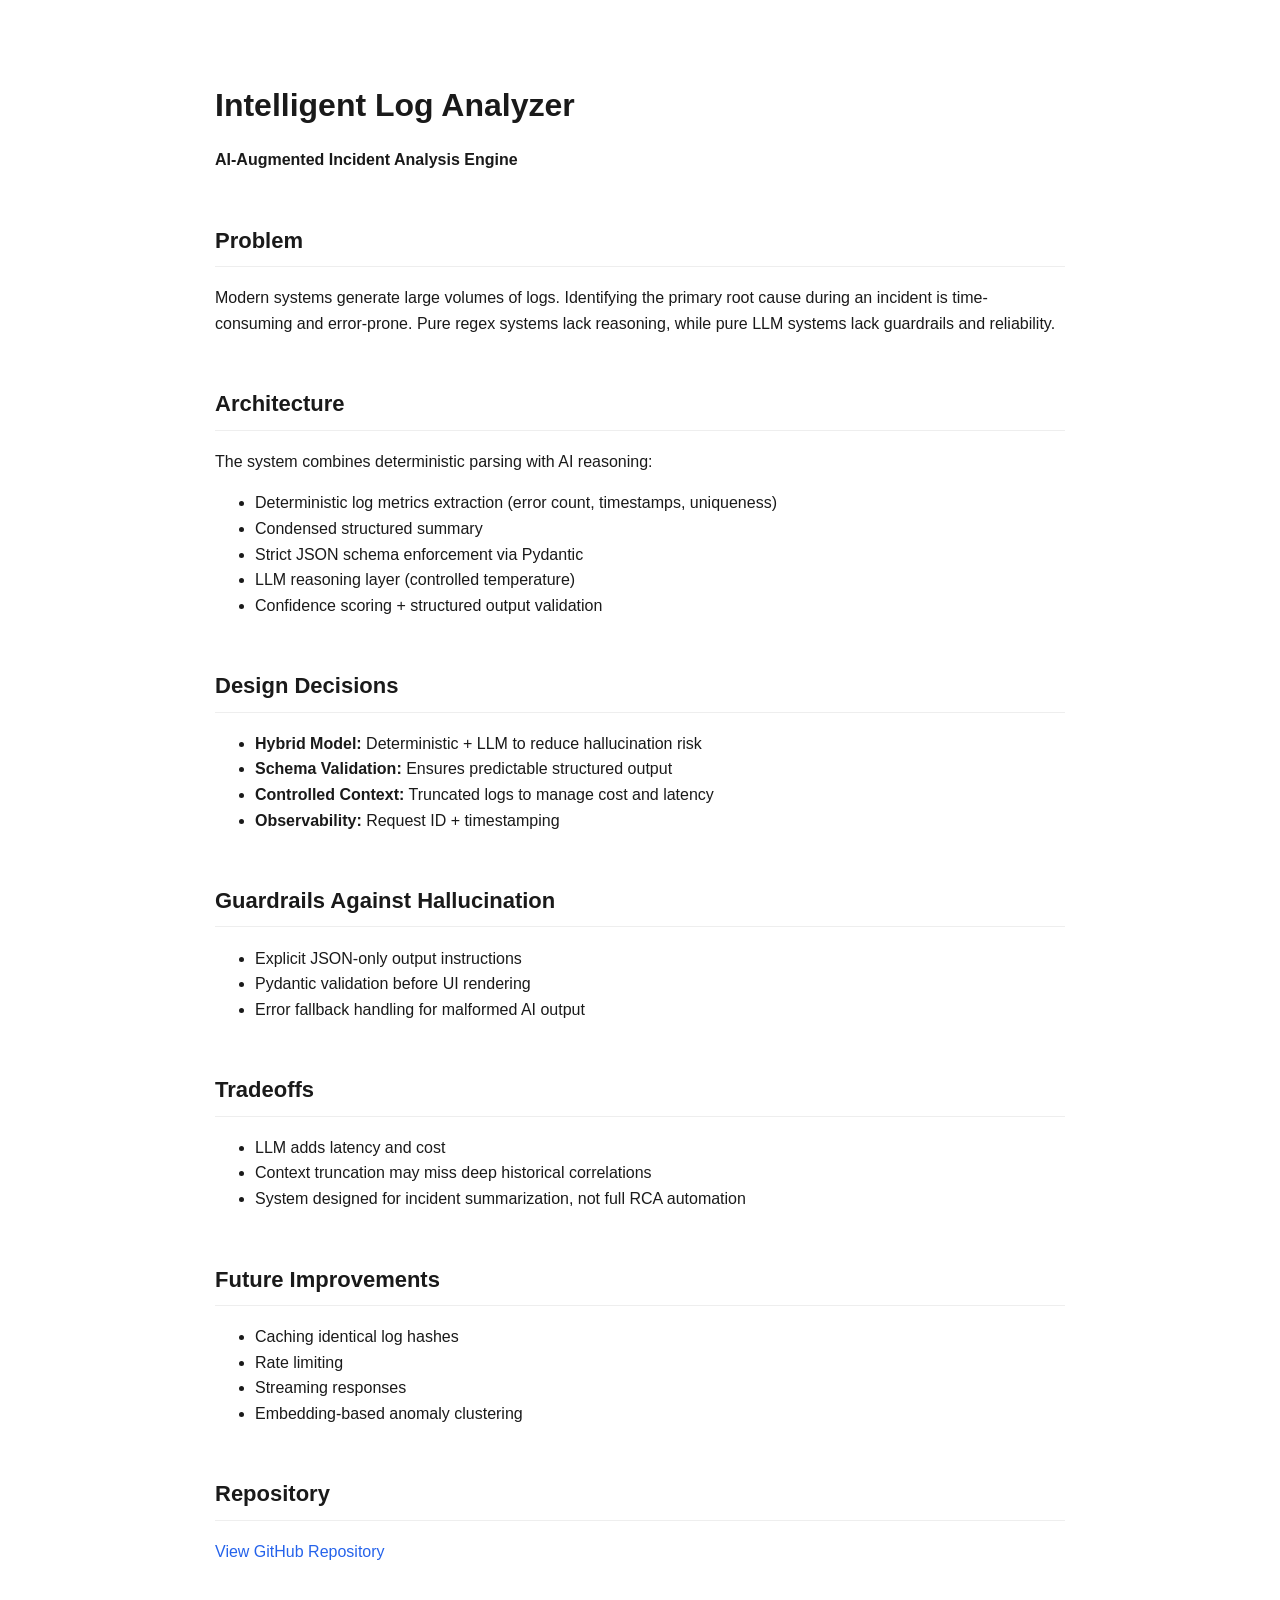
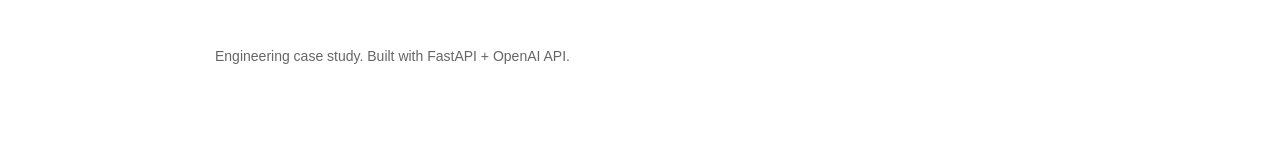
==== projects/intelligent-log-analyzer.html @ 0fdd215d "Add files via upload" ====
<!DOCTYPE html>
<html>
<head>
    <title>Intelligent Log Analyzer - Case Study</title>
    <link rel="stylesheet" href="../style.css">
</head>
<body>
<div class="container">

<h1>Intelligent Log Analyzer</h1>
<p><strong>AI-Augmented Incident Analysis Engine</strong></p>

<h2>Problem</h2>
<p>
Modern systems generate large volumes of logs. Identifying the primary root cause during
an incident is time-consuming and error-prone. Pure regex systems lack reasoning,
while pure LLM systems lack guardrails and reliability.
</p>

<h2>Architecture</h2>
<p>
The system combines deterministic parsing with AI reasoning:
</p>
<ul>
<li>Deterministic log metrics extraction (error count, timestamps, uniqueness)</li>
<li>Condensed structured summary</li>
<li>Strict JSON schema enforcement via Pydantic</li>
<li>LLM reasoning layer (controlled temperature)</li>
<li>Confidence scoring + structured output validation</li>
</ul>

<h2>Design Decisions</h2>
<ul>
<li><strong>Hybrid Model:</strong> Deterministic + LLM to reduce hallucination risk</li>
<li><strong>Schema Validation:</strong> Ensures predictable structured output</li>
<li><strong>Controlled Context:</strong> Truncated logs to manage cost and latency</li>
<li><strong>Observability:</strong> Request ID + timestamping</li>
</ul>

<h2>Guardrails Against Hallucination</h2>
<ul>
<li>Explicit JSON-only output instructions</li>
<li>Pydantic validation before UI rendering</li>
<li>Error fallback handling for malformed AI output</li>
</ul>

<h2>Tradeoffs</h2>
<ul>
<li>LLM adds latency and cost</li>
<li>Context truncation may miss deep historical correlations</li>
<li>System designed for incident summarization, not full RCA automation</li>
</ul>

<h2>Future Improvements</h2>
<ul>
<li>Caching identical log hashes</li>
<li>Rate limiting</li>
<li>Streaming responses</li>
<li>Embedding-based anomaly clustering</li>
</ul>

<h2>Repository</h2>
<p>
<a href="#">View GitHub Repository</a>
</p>

<div class="footer">
    Engineering case study. Built with FastAPI + OpenAI API.
</div>

</div>
</body>
</html>
---- style.css ----
body {
    font-family: -apple-system, BlinkMacSystemFont, 'Segoe UI', Roboto, sans-serif;
    margin: 0;
    padding: 0;
    background: #ffffff;
    color: #1a1a1a;
    line-height: 1.6;
}

.container {
    max-width: 850px;
    margin: 80px auto;
    padding: 0 20px;
}

h1 {
    font-size: 32px;
    margin-bottom: 10px;
}

h2 {
    margin-top: 50px;
    font-size: 22px;
    border-bottom: 1px solid #eee;
    padding-bottom: 8px;
}

a {
    color: #2563eb;
    text-decoration: none;
}

a:hover {
    text-decoration: underline;
}

.project-link {
    margin-top: 20px;
    padding: 15px;
    border: 1px solid #eee;
    border-radius: 8px;
}

.footer {
    margin-top: 80px;
    font-size: 14px;
    color: #666;
}
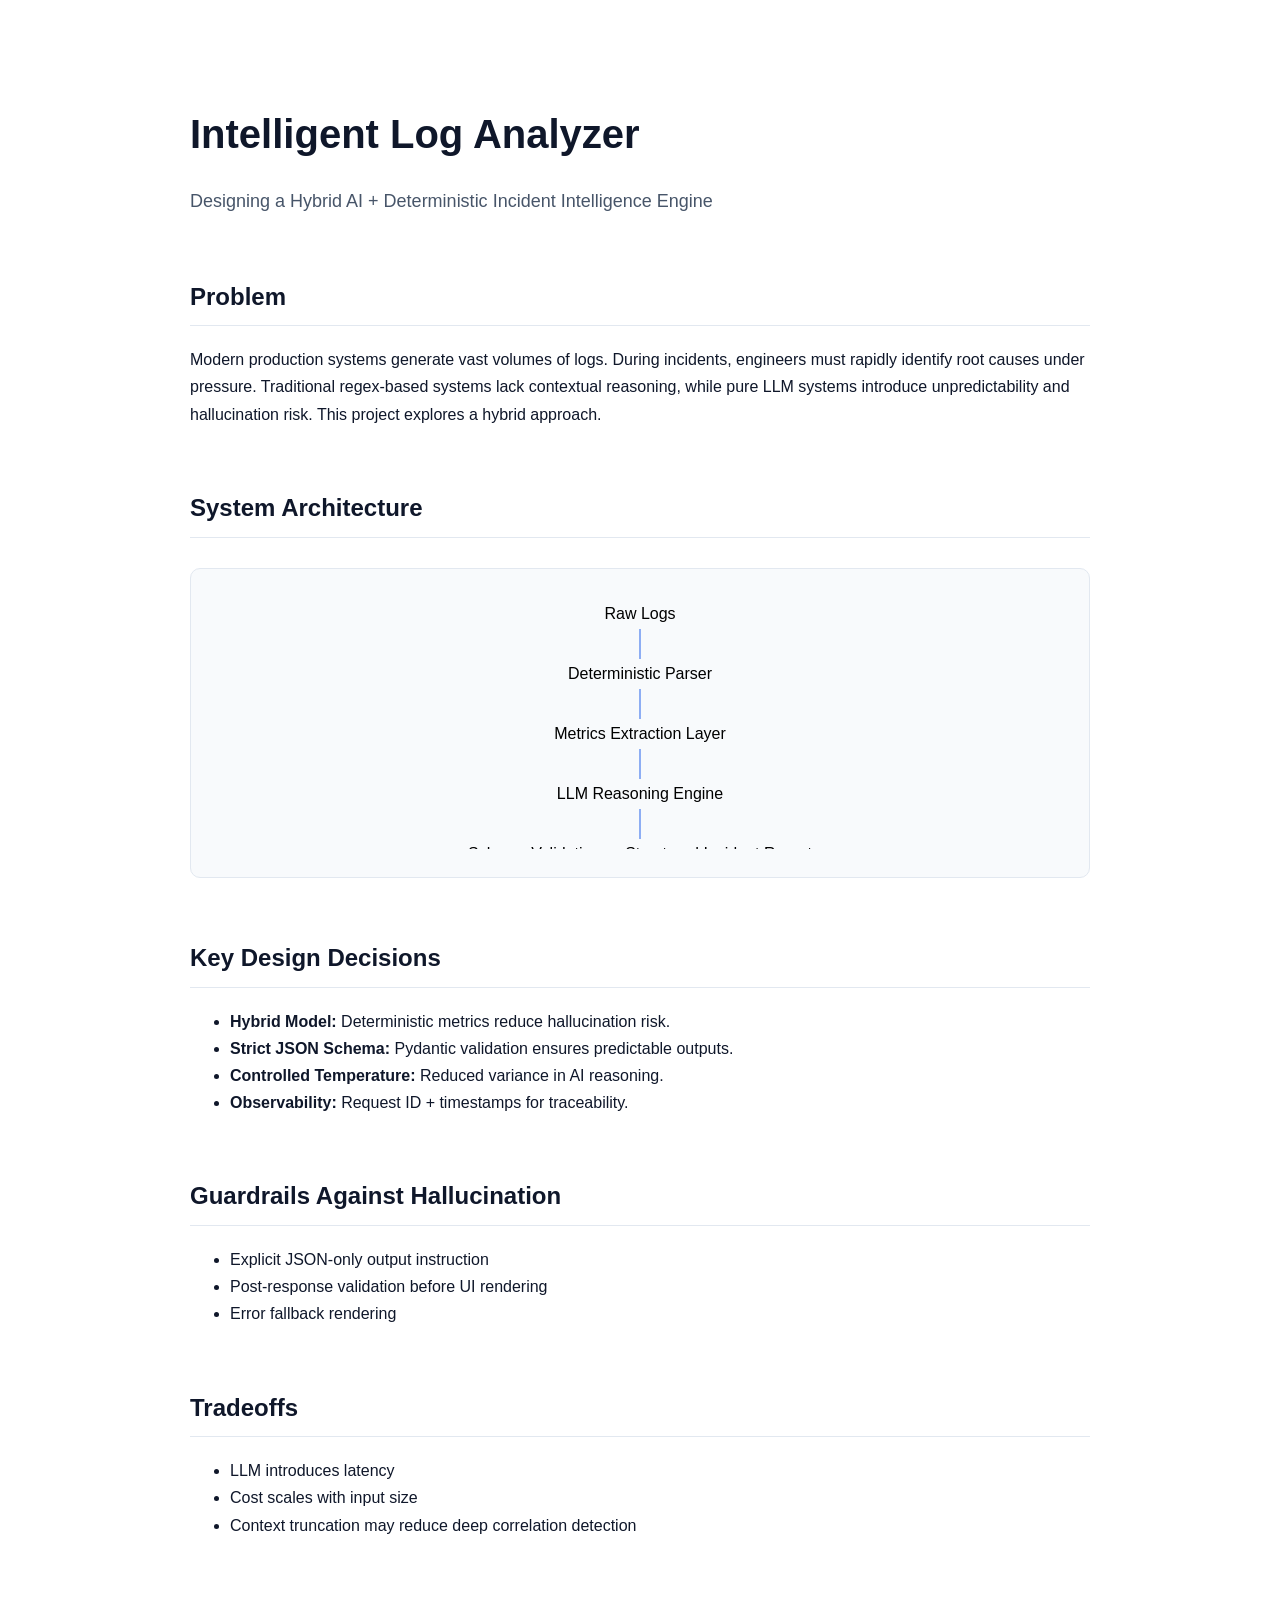
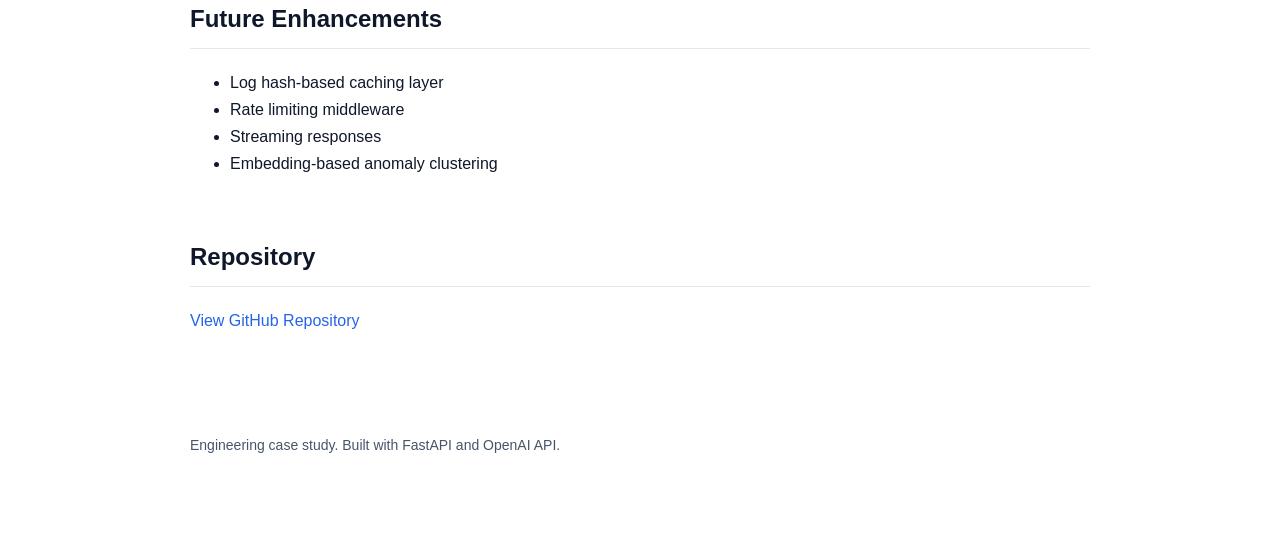
==== commit 8d409f75: "Add files via upload" ====
--- a/projects/intelligent-log-analyzer.html
+++ b/projects/intelligent-log-analyzer.html
@@ -8,54 +8,60 @@
 <body>
 <div class="container">
 
-<h1>Intelligent Log Analyzer</h1>
-<p><strong>AI-Augmented Incident Analysis Engine</strong></p>
+<div class="hero">
+    <h1>Intelligent Log Analyzer</h1>
+    <p>Designing a Hybrid AI + Deterministic Incident Intelligence Engine</p>
+</div>
 
 <h2>Problem</h2>
 <p>
-Modern systems generate large volumes of logs. Identifying the primary root cause during
-an incident is time-consuming and error-prone. Pure regex systems lack reasoning,
-while pure LLM systems lack guardrails and reliability.
+Modern production systems generate vast volumes of logs. During incidents, engineers must rapidly identify root causes under pressure.
+Traditional regex-based systems lack contextual reasoning, while pure LLM systems introduce unpredictability and hallucination risk.
+This project explores a hybrid approach.
 </p>
 
-<h2>Architecture</h2>
-<p>
-The system combines deterministic parsing with AI reasoning:
-</p>
+<h2>System Architecture</h2>
+
+<div class="diagram">
+<svg width="100%" height="260">
+  <text x="50%" y="30" text-anchor="middle" font-size="16">Raw Logs</text>
+  <line x1="50%" y1="40" x2="50%" y2="70" stroke="#2563eb"/>
+  <text x="50%" y="90" text-anchor="middle" font-size="16">Deterministic Parser</text>
+  <line x1="50%" y1="100" x2="50%" y2="130" stroke="#2563eb"/>
+  <text x="50%" y="150" text-anchor="middle" font-size="16">Metrics Extraction Layer</text>
+  <line x1="50%" y1="160" x2="50%" y2="190" stroke="#2563eb"/>
+  <text x="50%" y="210" text-anchor="middle" font-size="16">LLM Reasoning Engine</text>
+  <line x1="50%" y1="220" x2="50%" y2="250" stroke="#2563eb"/>
+  <text x="50%" y="270" text-anchor="middle" font-size="16">Schema Validation → Structured Incident Report</text>
+</svg>
+</div>
+
+<h2>Key Design Decisions</h2>
 <ul>
-<li>Deterministic log metrics extraction (error count, timestamps, uniqueness)</li>
-<li>Condensed structured summary</li>
-<li>Strict JSON schema enforcement via Pydantic</li>
-<li>LLM reasoning layer (controlled temperature)</li>
-<li>Confidence scoring + structured output validation</li>
-</ul>
-
-<h2>Design Decisions</h2>
-<ul>
-<li><strong>Hybrid Model:</strong> Deterministic + LLM to reduce hallucination risk</li>
-<li><strong>Schema Validation:</strong> Ensures predictable structured output</li>
-<li><strong>Controlled Context:</strong> Truncated logs to manage cost and latency</li>
-<li><strong>Observability:</strong> Request ID + timestamping</li>
+<li><strong>Hybrid Model:</strong> Deterministic metrics reduce hallucination risk.</li>
+<li><strong>Strict JSON Schema:</strong> Pydantic validation ensures predictable outputs.</li>
+<li><strong>Controlled Temperature:</strong> Reduced variance in AI reasoning.</li>
+<li><strong>Observability:</strong> Request ID + timestamps for traceability.</li>
 </ul>
 
 <h2>Guardrails Against Hallucination</h2>
 <ul>
-<li>Explicit JSON-only output instructions</li>
-<li>Pydantic validation before UI rendering</li>
-<li>Error fallback handling for malformed AI output</li>
+<li>Explicit JSON-only output instruction</li>
+<li>Post-response validation before UI rendering</li>
+<li>Error fallback rendering</li>
 </ul>
 
 <h2>Tradeoffs</h2>
 <ul>
-<li>LLM adds latency and cost</li>
-<li>Context truncation may miss deep historical correlations</li>
-<li>System designed for incident summarization, not full RCA automation</li>
+<li>LLM introduces latency</li>
+<li>Cost scales with input size</li>
+<li>Context truncation may reduce deep correlation detection</li>
 </ul>
 
-<h2>Future Improvements</h2>
+<h2>Future Enhancements</h2>
 <ul>
-<li>Caching identical log hashes</li>
-<li>Rate limiting</li>
+<li>Log hash-based caching layer</li>
+<li>Rate limiting middleware</li>
 <li>Streaming responses</li>
 <li>Embedding-based anomaly clustering</li>
 </ul>
@@ -66,7 +72,7 @@
 </p>
 
 <div class="footer">
-    Engineering case study. Built with FastAPI + OpenAI API.
+Engineering case study. Built with FastAPI and OpenAI API.
 </div>
 
 </div>
--- a/style.css
+++ b/style.css
@@ -1,33 +1,51 @@
+
+:root {
+    --text-primary: #0f172a;
+    --text-secondary: #475569;
+    --accent: #2563eb;
+    --border: #e2e8f0;
+    --bg: #ffffff;
+}
 
 body {
     font-family: -apple-system, BlinkMacSystemFont, 'Segoe UI', Roboto, sans-serif;
     margin: 0;
     padding: 0;
-    background: #ffffff;
-    color: #1a1a1a;
-    line-height: 1.6;
+    background: var(--bg);
+    color: var(--text-primary);
+    line-height: 1.7;
 }
 
 .container {
-    max-width: 850px;
-    margin: 80px auto;
-    padding: 0 20px;
+    max-width: 900px;
+    margin: 100px auto;
+    padding: 0 24px;
 }
 
-h1 {
-    font-size: 32px;
+.hero h1 {
+    font-size: 40px;
     margin-bottom: 10px;
 }
 
+.hero p {
+    font-size: 18px;
+    color: var(--text-secondary);
+}
+
 h2 {
-    margin-top: 50px;
-    font-size: 22px;
-    border-bottom: 1px solid #eee;
+    margin-top: 60px;
+    font-size: 24px;
+    border-bottom: 1px solid var(--border);
     padding-bottom: 8px;
 }
 
+h3 {
+    margin-top: 40px;
+    font-size: 18px;
+}
+
 a {
-    color: #2563eb;
+    color: var(--accent);
     text-decoration: none;
 }
 
@@ -35,15 +53,28 @@
     text-decoration: underline;
 }
 
-.project-link {
-    margin-top: 20px;
-    padding: 15px;
-    border: 1px solid #eee;
-    border-radius: 8px;
+.card {
+    margin-top: 30px;
+    padding: 25px;
+    border: 1px solid var(--border);
+    border-radius: 10px;
+    transition: 0.2s ease;
+}
+
+.card:hover {
+    border-color: var(--accent);
 }
 
 .footer {
-    margin-top: 80px;
+    margin-top: 100px;
     font-size: 14px;
-    color: #666;
+    color: var(--text-secondary);
 }
+
+.diagram {
+    margin-top: 30px;
+    padding: 20px;
+    border: 1px solid var(--border);
+    border-radius: 10px;
+    background: #f8fafc;
+}
